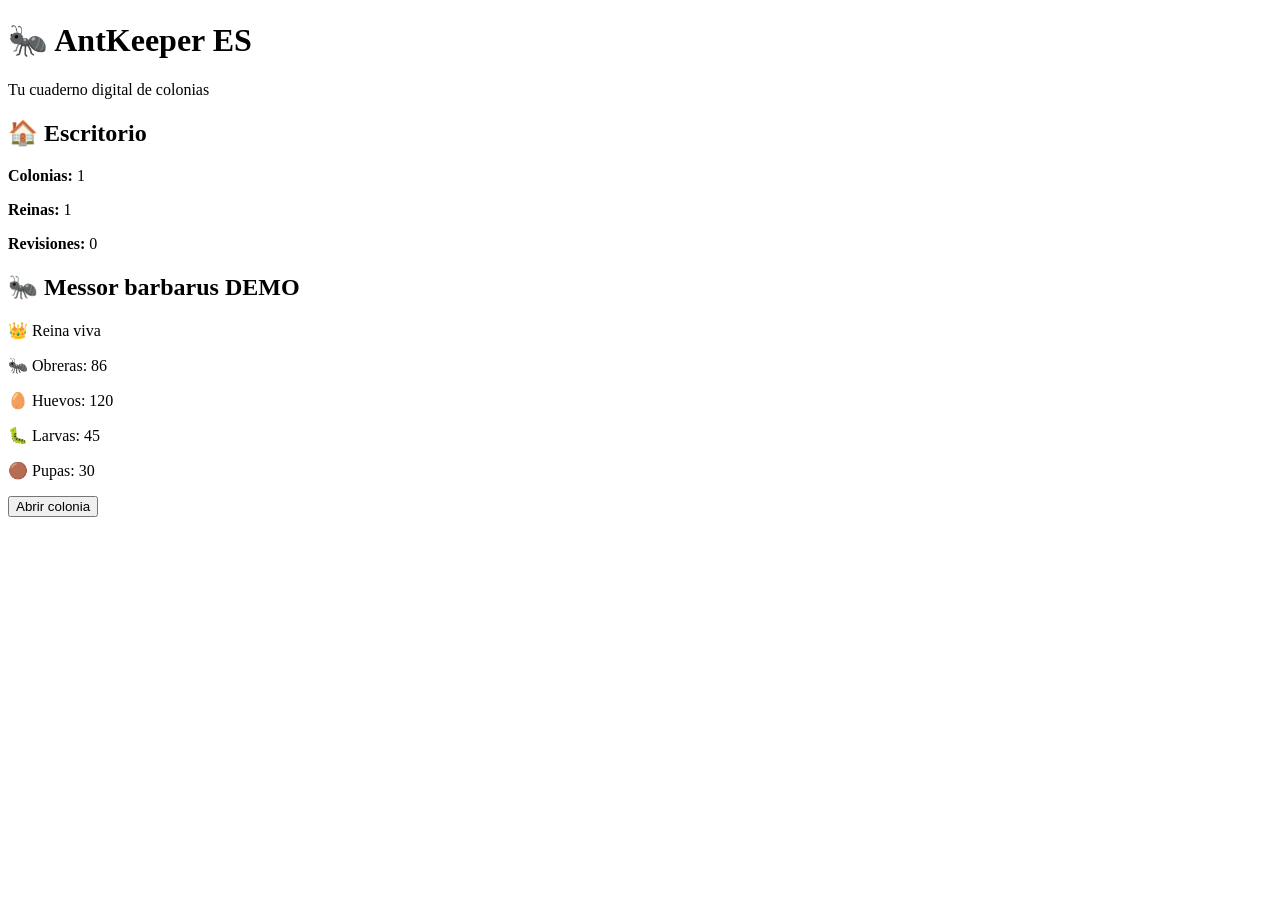
==== index.html @ b2e7a28f "Primer commit de AntKeeper ES" ====
<!DOCTYPE html>
<html lang="es">
<head>
  <meta charset="UTF-8">
  <meta name="viewport" content="width=device-width, initial-scale=1.0">
  <title>AntKeeper ES</title>

  <link rel="stylesheet" href="style.css">
  <link rel="manifest" href="manifest.json">

  <meta name="theme-color" content="#5A6B3C">
</head>

<body>

<header class="cabecera">
  <h1>🐜 AntKeeper ES</h1>
  <p>Tu cuaderno digital de colonias</p>
</header>

<main>

<section class="tarjeta">

<h2>🏠 Escritorio</h2>

<p><strong>Colonias:</strong> 1</p>

<p><strong>Reinas:</strong> 1</p>

<p><strong>Revisiones:</strong> 0</p>

</section>

<section class="tarjeta">

<h2>🐜 Messor barbarus DEMO</h2>

<p>👑 Reina viva</p>

<p>🐜 Obreras: 86</p>

<p>🥚 Huevos: 120</p>

<p>🐛 Larvas: 45</p>

<p>🟤 Pupas: 30</p>

<button id="btnDemo">
Abrir colonia
</button>

</section>

</main>

<script src="app.js"></script>

</body>
</html>
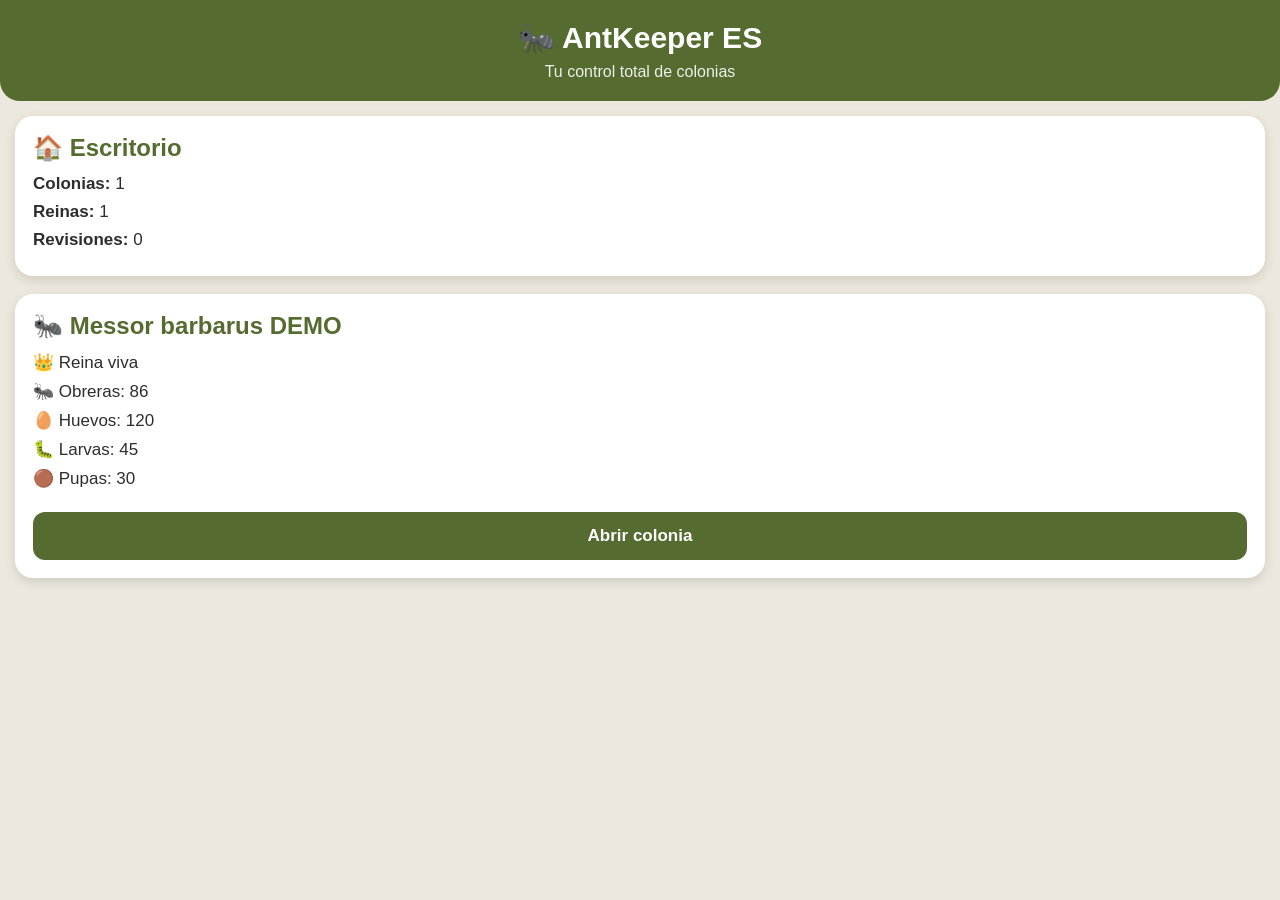
==== commit da6a188c: "La colonia demo ahora se carga desde Storage" ====
--- a/index.html
+++ b/index.html
@@ -5,8 +5,8 @@
   <meta name="viewport" content="width=device-width, initial-scale=1.0">
   <title>AntKeeper ES</title>
 
-  <link rel="stylesheet" href="style.css">
-  <link rel="manifest" href="manifest.json">
+  <link rel="stylesheet" href="Style.css">
+  <link rel="manifest" href="Manifest.json">
 
   <meta name="theme-color" content="#5A6B3C">
 </head>
@@ -15,7 +15,7 @@
 
 <header class="cabecera">
   <h1>🐜 AntKeeper ES</h1>
-  <p>Tu cuaderno digital de colonias</p>
+  <p>Tu control total de colonias</p>
 </header>
 
 <main>
@@ -54,7 +54,8 @@
 
 </main>
 
-<script src="app.js"></script>
+<script src="Js/Storage.js"></script>
+<script src="App.js"></script>
 
 </body>
 </html>
--- a/Style.css
+++ b/Style.css
@@ -0,0 +1,67 @@
+* {
+    margin: 0;
+    padding: 0;
+    box-sizing: border-box;
+}
+
+body {
+    font-family: Arial, Helvetica, sans-serif;
+    background: #ece8dd;
+    color: #2d2d2d;
+}
+
+.cabecera {
+    background: #556b2f;
+    color: white;
+    padding: 20px;
+    text-align: center;
+    border-bottom-left-radius: 20px;
+    border-bottom-right-radius: 20px;
+}
+
+.cabecera h1 {
+    font-size: 30px;
+}
+
+.cabecera p {
+    margin-top: 8px;
+    opacity: 0.9;
+}
+
+main {
+    padding: 15px;
+}
+
+.tarjeta {
+    background: white;
+    border-radius: 18px;
+    padding: 18px;
+    margin-bottom: 18px;
+    box-shadow: 0 4px 12px rgba(0,0,0,.12);
+}
+
+.tarjeta h2 {
+    margin-bottom: 12px;
+    color: #556b2f;
+}
+
+.tarjeta p {
+    margin: 8px 0;
+    font-size: 17px;
+}
+
+button {
+    width: 100%;
+    margin-top: 15px;
+    padding: 14px;
+    border: none;
+    border-radius: 12px;
+    background: #556b2f;
+    color: white;
+    font-size: 17px;
+    font-weight: bold;
+}
+
+button:active {
+    transform: scale(0.98);
+}
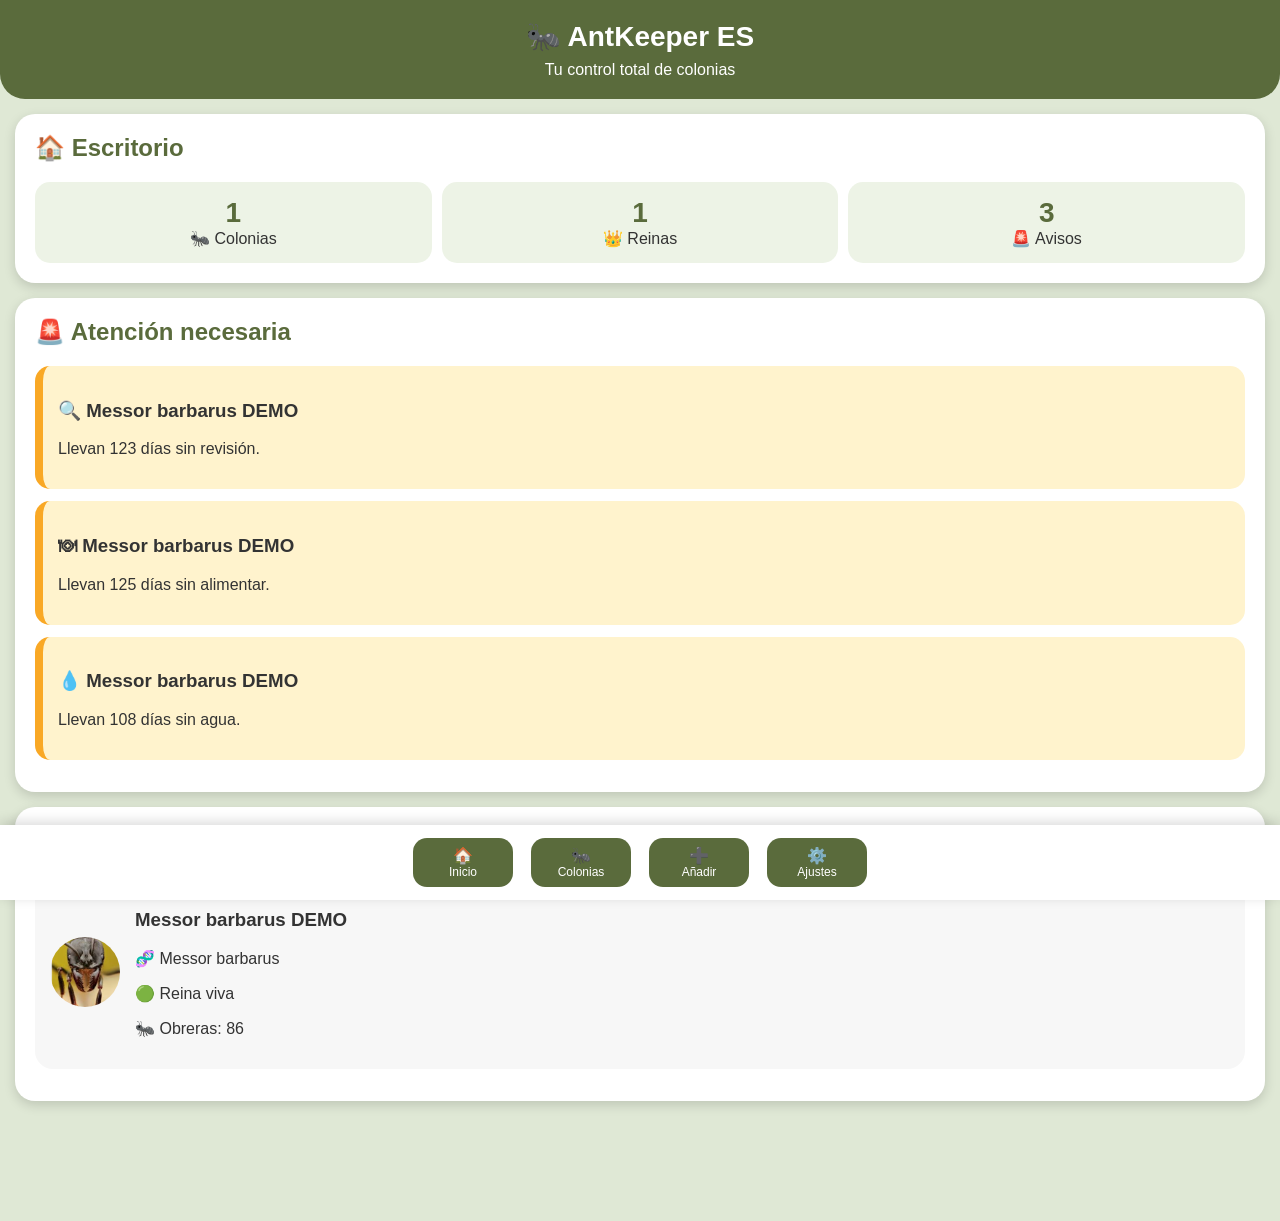
==== commit 67897815: "Añadir avisos automaticos, cuidados, configuracion, graficas y diario manual" ====
--- a/index.html
+++ b/index.html
@@ -1,61 +1,123 @@
 <!DOCTYPE html>
 <html lang="es">
+
 <head>
-  <meta charset="UTF-8">
-  <meta name="viewport" content="width=device-width, initial-scale=1.0">
-  <title>AntKeeper ES</title>
 
-  <link rel="stylesheet" href="Style.css">
-  <link rel="manifest" href="Manifest.json">
+<meta charset="UTF-8">
 
-  <meta name="theme-color" content="#5A6B3C">
+<meta name="viewport" content="width=device-width, initial-scale=1.0">
+
+<title>AntKeeper ES</title>
+
+<link rel="stylesheet" href="Style.css">
+
+<link rel="manifest" href="Manifest.json">
+
+<meta name="theme-color" content="#5A6B3C">
+
 </head>
+
 
 <body>
 
+
 <header class="cabecera">
-  <h1>🐜 AntKeeper ES</h1>
-  <p>Tu control total de colonias</p>
+
+<h1>🐜 AntKeeper ES</h1>
+
+<p>Tu control total de colonias</p>
+
 </header>
 
-<main>
 
-<section class="tarjeta">
 
-<h2>🏠 Escritorio</h2>
 
-<p><strong>Colonias:</strong> 1</p>
+<main id="app">
 
-<p><strong>Reinas:</strong> 1</p>
-
-<p><strong>Revisiones:</strong> 0</p>
-
-</section>
-
-<section class="tarjeta">
-
-<h2>🐜 Messor barbarus DEMO</h2>
-
-<p>👑 Reina viva</p>
-
-<p>🐜 Obreras: 86</p>
-
-<p>🥚 Huevos: 120</p>
-
-<p>🐛 Larvas: 45</p>
-
-<p>🟤 Pupas: 30</p>
-
-<button id="btnDemo">
-Abrir colonia
-</button>
-
-</section>
 
 </main>
 
+
+
+
+
+<nav class="barra-navegacion">
+
+
+<button id="btnInicio">
+
+🏠
+
+<span>
+Inicio
+</span>
+
+</button>
+
+
+
+
+<button id="btnColonias">
+
+🐜
+
+<span>
+Colonias
+</span>
+
+</button>
+
+
+
+
+<button id="btnNuevaColonia">
+
+➕
+
+<span>
+Añadir
+</span>
+
+</button>
+
+
+
+
+<button id="btnAjustes">
+
+⚙️
+
+<span>
+Ajustes
+</span>
+
+</button>
+
+
+
+</nav>
+
+
+
+
+
+
+
 <script src="Js/Storage.js"></script>
+<script src="Js/Graficas.js"></script>
+<script src="Data/Especies.js"></script>
+<script src="Js/Inicio.js"></script>
+<script src="Js/Colonias.js"></script>
+<script src="Js/Colonia.js"></script>
+<script src="Js/Cuidados.js"></script>
+<script src="Js/Diario.js"></script>
+ <script src="Js/Configuracion.js"></script>
+<script src="Js/FormularioColonia.js"></script>
+<script src="Js/Revisiones.js"></script>
 <script src="App.js"></script>
 
+
+
 </body>
+
 </html>
--- a/Style.css
+++ b/Style.css
@@ -1,67 +1,453 @@
+/* =========================
+   ANTKEEPER ES
+   ESTILO GENERAL APP
+========================= */
+
+
 * {
-    margin: 0;
-    padding: 0;
+
     box-sizing: border-box;
-}
+
+}
+
+
 
 body {
-    font-family: Arial, Helvetica, sans-serif;
-    background: #ece8dd;
-    color: #2d2d2d;
-}
+
+
+    margin:0;
+
+    min-height:100vh;
+
+    background:#dfe8d5;
+
+    font-family:Arial, Helvetica, sans-serif;
+
+    color:#333;
+
+    padding-bottom:90px;
+
+
+}
+
+
+
+/* =========================
+   CABECERA
+========================= */
+
 
 .cabecera {
-    background: #556b2f;
-    color: white;
-    padding: 20px;
-    text-align: center;
-    border-bottom-left-radius: 20px;
-    border-bottom-right-radius: 20px;
-}
+
+
+    background:#5A6B3C;
+
+    color:white;
+
+    text-align:center;
+
+    padding:20px;
+
+    border-radius:0 0 25px 25px;
+
+
+}
+
 
 .cabecera h1 {
-    font-size: 30px;
-}
+
+
+    margin:0;
+
+    font-size:28px;
+
+
+}
+
 
 .cabecera p {
-    margin-top: 8px;
-    opacity: 0.9;
-}
+
+
+    margin:8px 0 0;
+
+}
+
+
+
+/* =========================
+   CONTENIDO PRINCIPAL
+========================= */
+
 
 main {
-    padding: 15px;
-}
+
+
+    padding:15px;
+
+
+}
+
+
+
+/* =========================
+   TARJETAS
+========================= */
+
 
 .tarjeta {
-    background: white;
-    border-radius: 18px;
-    padding: 18px;
-    margin-bottom: 18px;
-    box-shadow: 0 4px 12px rgba(0,0,0,.12);
-}
+
+
+    background:white;
+
+    border-radius:20px;
+
+    padding:20px;
+
+    margin-bottom:15px;
+
+    box-shadow:0 4px 12px rgba(0,0,0,0.15);
+
+
+}
+
+
 
 .tarjeta h2 {
-    margin-bottom: 12px;
-    color: #556b2f;
-}
-
-.tarjeta p {
-    margin: 8px 0;
-    font-size: 17px;
-}
+
+
+    margin-top:0;
+
+    color:#5A6B3C;
+
+
+}
+
+
+
+/* =========================
+   ESCRITORIO / WIDGETS
+========================= */
+
+
+.resumen-datos {
+
+
+    display:flex;
+
+    gap:10px;
+
+    justify-content:space-between;
+
+
+}
+
+
+
+.widget-resumen {
+
+
+    flex:1;
+
+    background:#edf3e6;
+
+    border-radius:15px;
+
+    padding:15px;
+
+    text-align:center;
+
+    cursor:pointer;
+
+
+}
+
+
+
+.widget-resumen strong {
+
+
+    display:block;
+
+    font-size:28px;
+
+    color:#5A6B3C;
+
+
+}
+
+
+
+/* =========================
+   COLONIAS
+========================= */
+
+
+.colonia-card {
+
+
+    display:flex;
+
+    gap:15px;
+
+    align-items:center;
+
+    background:#f7f7f7;
+
+    padding:15px;
+
+    border-radius:18px;
+
+    margin-bottom:12px;
+
+    cursor:pointer;
+
+
+}
+
+
+
+.colonia-card:active {
+
+
+    transform:scale(.98);
+
+
+}
+
+
+
+.mini-foto {
+
+
+    width:70px;
+
+    height:70px;
+
+    object-fit:cover;
+
+    border-radius:50%;
+
+
+}
+
+
+
+/* =========================
+   AVISOS
+========================= */
+
+
+.aviso {
+
+
+    padding:15px;
+
+    border-radius:15px;
+
+    margin-bottom:12px;
+
+    cursor:pointer;
+
+
+}
+
+
+
+.aviso-amarillo {
+
+
+    background:#fff3cd;
+
+    border-left:8px solid #f9a825;
+
+
+}
+
+
+
+.aviso-rojo {
+
+
+    background:#ffd6d6;
+
+    border-left:8px solid #c62828;
+
+
+}
+
+
+
+.aviso-verde {
+
+
+    background:#d9f7df;
+
+    border-left:8px solid #2e7d32;
+
+
+}
+
+
+
+/* =========================
+   FORMULARIOS
+========================= */
+
+
+input,
+select {
+
+
+    width:100%;
+
+    padding:12px;
+
+    border-radius:12px;
+
+    border:1px solid #ccc;
+
+    font-size:16px;
+
+
+}
+
+
+
+label {
+
+
+    font-weight:bold;
+
+
+}
+
+
+
+
+/* =========================
+   BOTONES
+========================= */
+
 
 button {
-    width: 100%;
-    margin-top: 15px;
-    padding: 14px;
-    border: none;
-    border-radius: 12px;
-    background: #556b2f;
-    color: white;
-    font-size: 17px;
-    font-weight: bold;
-}
+
+
+    border:none;
+
+    border-radius:14px;
+
+    padding:12px 18px;
+
+    margin:5px;
+
+    background:#5A6B3C;
+
+    color:white;
+
+    font-size:16px;
+
+    cursor:pointer;
+
+
+}
+
+
 
 button:active {
-    transform: scale(0.98);
+
+
+    transform:scale(.96);
+
+
+}
+
+
+
+/* =========================
+   BARRA INFERIOR FIJA
+========================= */
+
+
+.barra-navegacion {
+
+
+    position:fixed;
+
+    bottom:0;
+
+    left:0;
+
+    right:0;
+
+    height:75px;
+
+    background:white;
+
+    display:flex;
+
+    justify-content:center;
+
+    align-items:center;
+
+    gap:8px;
+
+    box-shadow:0 -3px 12px rgba(0,0,0,.15);
+
+    z-index:100;
+
+
+}
+
+
+
+.barra-navegacion button {
+
+
+    flex:1;
+
+    max-width:100px;
+
+    background:#5A6B3C;
+
+    display:flex;
+
+    flex-direction:column;
+
+    align-items:center;
+
+    justify-content:center;
+
+    padding:8px;
+
+}
+
+
+
+.barra-navegacion span {
+
+
+    font-size:12px;
+
+
+}
+
+
+
+/* =========================
+   FOTO FORMULARIO
+========================= */
+
+
+.foto-colonia {
+
+
+    width:140px;
+
+    height:140px;
+
+    border-radius:20px;
+
+    object-fit:cover;
+
+
 }
